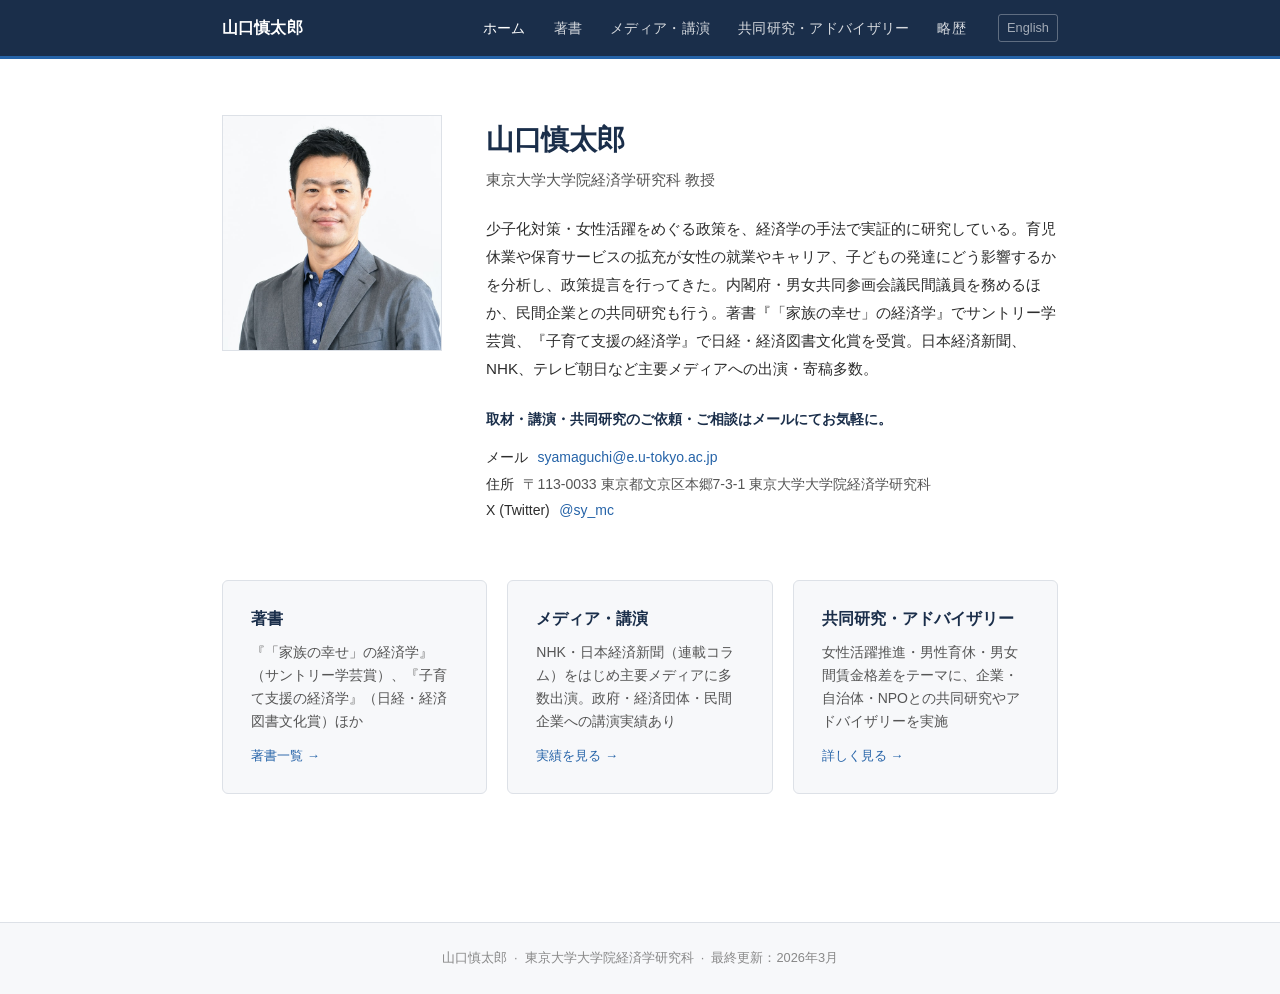
==== ja/index.html @ 397083b1 "ja: 「ジェンダー賃金格差」を「男女間賃金格差」に統一 Co-Authored-By: Claude Opus 4.6 <noreply@anthropic.com>" ====
﻿<!DOCTYPE html>
<html lang="ja">
<head>
  <meta charset="UTF-8">
  <meta name="viewport" content="width=device-width, initial-scale=1.0">
  <title>山口慎太郎 | 東京大学大学院経済学研究科</title>
  <meta name="description" content="山口慎太郎（東京大学大学院経済学研究科 教授）のウェブサイト。少子化・育休・保育・男女間賃金格差を経済学の手法で研究。講演・共同研究・アドバイザリーのご依頼はお気軽にご連絡ください。">
  <meta name="author" content="山口慎太郎">
  <link rel="canonical" href="https://shintaroyamaguchi.github.io/ja/">
  <meta property="og:title" content="山口慎太郎 | 東京大学大学院経済学研究科 教授">
  <meta property="og:description" content="少子化・育休・保育・女性活躍を経済学で研究。講演・共同研究・アドバイザリーのご依頼歓迎。">
  <meta property="og:url" content="https://shintaroyamaguchi.github.io/ja/">
  <meta property="og:type" content="website">
  <meta property="og:image" content="https://shintaroyamaguchi.github.io/yamaguchi.jpg">
  <meta property="og:image:width" content="696">
  <meta property="og:image:height" content="746">
  <style>
    /* ── Reset & Base ─────────────────────────────────────────────── */
    *, *::before, *::after { box-sizing: border-box; margin: 0; padding: 0; }

    :root {
      --navy:    #1a2e4a;
      --blue:    #2563a8;
      --blue-lt: #3b7dd8;
      --gray-dk: #2d2d2d;
      --gray:    #555;
      --gray-lt: #888;
      --border:  #dde1e7;
      --bg:      #ffffff;
      --bg-lt:   #f7f8fa;
      --max-w:   900px;
      --sans:    -apple-system, BlinkMacSystemFont, 'Segoe UI', 'Hiragino Sans', 'Noto Sans JP', Helvetica, Arial, sans-serif;
    }

    html { font-size: 16px; }

    body {
      font-family: var(--sans);
      color: var(--gray-dk);
      background: var(--bg);
      line-height: 1.75;
    }

    a { color: var(--blue); text-decoration: none; }
    a:hover { color: var(--blue-lt); text-decoration: underline; }

    /* ── Header / Nav ─────────────────────────────────────────────── */
    header {
      background: var(--navy);
      border-bottom: 3px solid var(--blue);
      position: sticky;
      top: 0;
      z-index: 100;
    }

    nav {
      max-width: var(--max-w);
      margin: 0 auto;
      padding: 0 2rem;
      display: flex;
      align-items: center;
      justify-content: space-between;
      height: 56px;
    }

    .nav-name {
      font-size: 1rem;
      font-weight: 600;
      color: #fff;
      letter-spacing: 0.01em;
    }

    .nav-links {
      display: flex;
      gap: 1.75rem;
      list-style: none;
    }

    .nav-links a {
      color: rgba(255,255,255,0.82);
      font-size: 0.875rem;
      font-weight: 400;
      letter-spacing: 0.02em;
      transition: color 0.15s;
    }

    .nav-links a:hover,
    .nav-links a.active {
      color: #fff;
      text-decoration: none;
    }

    .nav-lang {
      display: flex;
      gap: 0.5rem;
      align-items: center;
      margin-left: 2rem;
    }

    .nav-lang a {
      color: rgba(255,255,255,0.6);
      font-size: 0.8rem;
      border: 1px solid rgba(255,255,255,0.3);
      padding: 2px 8px;
      border-radius: 3px;
      transition: all 0.15s;
    }

    .nav-lang a:hover {
      color: #fff;
      border-color: rgba(255,255,255,0.7);
      text-decoration: none;
    }

    .nav-right {
      display: flex;
      align-items: center;
    }

    /* ── Main Container ───────────────────────────────────────────── */
    main {
      max-width: var(--max-w);
      margin: 0 auto;
      padding: 3.5rem 2rem 5rem;
    }

    /* ── Bio Section ──────────────────────────────────────────────── */
    .bio {
      display: grid;
      grid-template-columns: 220px 1fr;
      gap: 2.75rem;
      margin-bottom: 3.5rem;
      align-items: start;
    }

    .bio-photo {
      width: 220px;
      height: auto;
      display: block;
      border: 1px solid var(--border);
    }

    .bio-text h1 {
      font-size: 1.75rem;
      font-weight: 700;
      color: var(--navy);
      letter-spacing: -0.01em;
      margin-bottom: 0.25rem;
    }

    .bio-text .affiliation {
      font-size: 0.95rem;
      color: var(--gray);
      margin-bottom: 1.4rem;
      line-height: 1.6;
    }

    .bio-text .affiliation span {
      display: block;
    }

    .bio-intro {
      font-size: 0.95rem;
      color: var(--gray-dk);
      line-height: 1.85;
      margin-bottom: 1.5rem;
    }

    /* Contact */
    .contact-list {
      list-style: none;
      font-size: 0.875rem;
      color: var(--gray);
      line-height: 1.9;
    }

    .contact-list .label {
      font-weight: 500;
      color: var(--gray-dk);
      margin-right: 0.35rem;
    }

    /* ── Section Headings ─────────────────────────────────────────── */
    .section {
      margin-bottom: 3rem;
    }

    .section-title {
      font-size: 1.05rem;
      font-weight: 700;
      color: var(--navy);
      letter-spacing: 0.04em;
      border-bottom: 2px solid var(--navy);
      padding-bottom: 0.4rem;
      margin-bottom: 1.5rem;
    }

    /* ── Nav Cards ────────────────────────────────────────────────── */
    .nav-cards {
      display: grid;
      grid-template-columns: repeat(3, 1fr);
      gap: 1.25rem;
      margin-bottom: 3rem;
    }

    .nav-card {
      display: block;
      border: 1px solid var(--border);
      border-radius: 6px;
      padding: 1.5rem 1.75rem;
      background: var(--bg-lt);
      text-decoration: none;
      transition: border-color 0.15s, background 0.15s;
    }

    .nav-card:hover {
      border-color: var(--blue-lt);
      background: #f0f5ff;
      text-decoration: none;
    }

    .nav-card-title {
      font-size: 1rem;
      font-weight: 700;
      color: var(--navy);
      margin-bottom: 0.5rem;
    }

    .nav-card-desc {
      font-size: 0.875rem;
      color: var(--gray);
      line-height: 1.65;
    }

    .nav-card-link {
      display: inline-block;
      margin-top: 0.75rem;
      font-size: 0.82rem;
      color: var(--blue);
    }

    @media (max-width: 640px) {
      .nav-cards { grid-template-columns: 1fr; }
    }

    /* ── Footer ───────────────────────────────────────────────────── */
    footer {
      background: var(--bg-lt);
      border-top: 1px solid var(--border);
      padding: 1.5rem 2rem;
      text-align: center;
      font-size: 0.8rem;
      color: var(--gray-lt);
    }

    /* ── Responsive ───────────────────────────────────────────────── */
    @media (max-width: 640px) {
      nav { padding: 0 1.25rem; }
      .nav-links { gap: 1rem; }

      main { padding: 2rem 1.25rem 4rem; }

      .bio {
        grid-template-columns: 1fr;
        gap: 1.5rem;
      }

      .bio-photo {
        width: 160px;
      }

    }
  </style>
</head>
<body>

<!-- ── Navigation ──────────────────────────────────────────────────── -->
<header>
  <nav>
    <a href="index.html" class="nav-name">山口慎太郎</a>
    <div class="nav-right">
      <ul class="nav-links">
        <li><a href="index.html" class="active">ホーム</a></li>
        <li><a href="books.html">著書</a></li>
        <li><a href="activities.html">メディア・講演</a></li>
        <li><a href="collaboration.html">共同研究・アドバイザリー</a></li>
        <li><a href="cv.html">略歴</a></li>
      </ul>
      <div class="nav-lang">
        <a href="../index.html">English</a>
      </div>
    </div>
  </nav>
</header>

<!-- ── Main Content ─────────────────────────────────────────────────── -->
<main>

  <!-- Bio -->
  <section class="bio">
    <img class="bio-photo" src="../yamaguchi.jpg" alt="山口慎太郎">
    <div class="bio-text">
      <h1>山口慎太郎</h1>
      <p class="affiliation">
        <span>東京大学大学院経済学研究科 教授</span>
      </p>

      <p class="bio-intro">
        少子化対策・女性活躍をめぐる政策を、経済学の手法で実証的に研究している。育児休業や保育サービスの拡充が女性の就業やキャリア、子どもの発達にどう影響するかを分析し、政策提言を行ってきた。内閣府・男女共同参画会議民間議員を務めるほか、民間企業との共同研究も行う。著書『「家族の幸せ」の経済学』でサントリー学芸賞、『子育て支援の経済学』で日経・経済図書文化賞を受賞。日本経済新聞、NHK、テレビ朝日など主要メディアへの出演・寄稿多数。
      </p>

      <p style="font-size:0.875rem; color:var(--navy); font-weight:600; margin-bottom:0.75rem;">取材・講演・共同研究のご依頼・ご相談はメールにてお気軽に。</p>
      <ul class="contact-list">
        <li>
          <span class="label">メール</span>
          <a href="mailto:syamaguchi@e.u-tokyo.ac.jp">syamaguchi@e.u-tokyo.ac.jp</a>
        </li>
        <li>
          <span class="label">住所</span>
          〒113-0033 東京都文京区本郷7-3-1 東京大学大学院経済学研究科
        </li>
        <li>
          <span class="label">X (Twitter)</span>
          <a href="https://x.com/sy_mc" target="_blank" rel="noopener">@sy_mc</a>
        </li>
      </ul>

    </div>
  </section>

  <!-- ナビカード -->
  <div class="nav-cards">

    <a class="nav-card" href="books.html">
      <p class="nav-card-title">著書</p>
      <p class="nav-card-desc">『「家族の幸せ」の経済学』（サントリー学芸賞）、『子育て支援の経済学』（日経・経済図書文化賞）ほか</p>
      <span class="nav-card-link">著書一覧 →</span>
    </a>

    <a class="nav-card" href="activities.html">
      <p class="nav-card-title">メディア・講演</p>
      <p class="nav-card-desc">NHK・日本経済新聞（連載コラム）をはじめ主要メディアに多数出演。政府・経済団体・民間企業への講演実績あり</p>
      <span class="nav-card-link">実績を見る →</span>
    </a>

    <a class="nav-card" href="collaboration.html">
      <p class="nav-card-title">共同研究・アドバイザリー</p>
      <p class="nav-card-desc">女性活躍推進・男性育休・男女間賃金格差をテーマに、企業・自治体・NPOとの共同研究やアドバイザリーを実施</p>
      <span class="nav-card-link">詳しく見る →</span>
    </a>

  </div>


</main>

<!-- ── Footer ───────────────────────────────────────────────────────── -->
<footer>
  <p>山口慎太郎 &nbsp;&middot;&nbsp; 東京大学大学院経済学研究科 &nbsp;&middot;&nbsp;
  最終更新：2026年3月</p>
</footer>

</body>
</html>
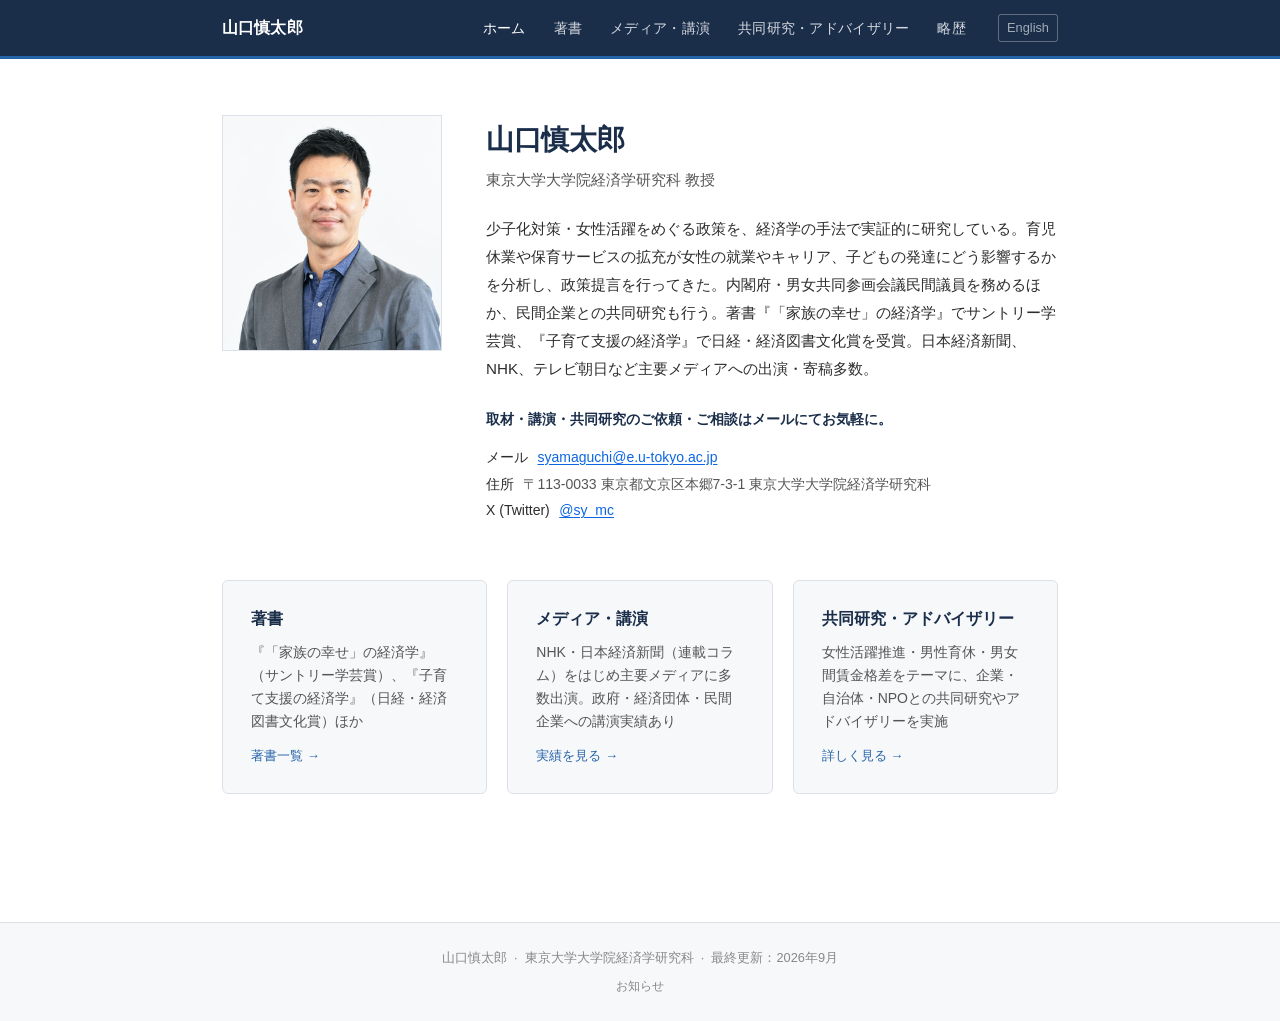
==== commit 9bc15450: "Add お知らせ page (book correction link, open letter statement); update paper links - New ja/news.html w" ====
--- a/ja/index.html
+++ b/ja/index.html
@@ -14,116 +14,9 @@
   <meta property="og:image" content="https://shintaroyamaguchi.github.io/yamaguchi.jpg">
   <meta property="og:image:width" content="696">
   <meta property="og:image:height" content="746">
+  <link rel="stylesheet" href="style.css">
+  <link rel="icon" type="image/svg+xml" href="../favicon.svg">
   <style>
-    /* ── Reset & Base ─────────────────────────────────────────────── */
-    *, *::before, *::after { box-sizing: border-box; margin: 0; padding: 0; }
-
-    :root {
-      --navy:    #1a2e4a;
-      --blue:    #2563a8;
-      --blue-lt: #3b7dd8;
-      --gray-dk: #2d2d2d;
-      --gray:    #555;
-      --gray-lt: #888;
-      --border:  #dde1e7;
-      --bg:      #ffffff;
-      --bg-lt:   #f7f8fa;
-      --max-w:   900px;
-      --sans:    -apple-system, BlinkMacSystemFont, 'Segoe UI', 'Hiragino Sans', 'Noto Sans JP', Helvetica, Arial, sans-serif;
-    }
-
-    html { font-size: 16px; }
-
-    body {
-      font-family: var(--sans);
-      color: var(--gray-dk);
-      background: var(--bg);
-      line-height: 1.75;
-    }
-
-    a { color: var(--blue); text-decoration: none; }
-    a:hover { color: var(--blue-lt); text-decoration: underline; }
-
-    /* ── Header / Nav ─────────────────────────────────────────────── */
-    header {
-      background: var(--navy);
-      border-bottom: 3px solid var(--blue);
-      position: sticky;
-      top: 0;
-      z-index: 100;
-    }
-
-    nav {
-      max-width: var(--max-w);
-      margin: 0 auto;
-      padding: 0 2rem;
-      display: flex;
-      align-items: center;
-      justify-content: space-between;
-      height: 56px;
-    }
-
-    .nav-name {
-      font-size: 1rem;
-      font-weight: 600;
-      color: #fff;
-      letter-spacing: 0.01em;
-    }
-
-    .nav-links {
-      display: flex;
-      gap: 1.75rem;
-      list-style: none;
-    }
-
-    .nav-links a {
-      color: rgba(255,255,255,0.82);
-      font-size: 0.875rem;
-      font-weight: 400;
-      letter-spacing: 0.02em;
-      transition: color 0.15s;
-    }
-
-    .nav-links a:hover,
-    .nav-links a.active {
-      color: #fff;
-      text-decoration: none;
-    }
-
-    .nav-lang {
-      display: flex;
-      gap: 0.5rem;
-      align-items: center;
-      margin-left: 2rem;
-    }
-
-    .nav-lang a {
-      color: rgba(255,255,255,0.6);
-      font-size: 0.8rem;
-      border: 1px solid rgba(255,255,255,0.3);
-      padding: 2px 8px;
-      border-radius: 3px;
-      transition: all 0.15s;
-    }
-
-    .nav-lang a:hover {
-      color: #fff;
-      border-color: rgba(255,255,255,0.7);
-      text-decoration: none;
-    }
-
-    .nav-right {
-      display: flex;
-      align-items: center;
-    }
-
-    /* ── Main Container ───────────────────────────────────────────── */
-    main {
-      max-width: var(--max-w);
-      margin: 0 auto;
-      padding: 3.5rem 2rem 5rem;
-    }
-
     /* ── Bio Section ──────────────────────────────────────────────── */
     .bio {
       display: grid;
@@ -243,23 +136,7 @@
       .nav-cards { grid-template-columns: 1fr; }
     }
 
-    /* ── Footer ───────────────────────────────────────────────────── */
-    footer {
-      background: var(--bg-lt);
-      border-top: 1px solid var(--border);
-      padding: 1.5rem 2rem;
-      text-align: center;
-      font-size: 0.8rem;
-      color: var(--gray-lt);
-    }
-
-    /* ── Responsive ───────────────────────────────────────────────── */
     @media (max-width: 640px) {
-      nav { padding: 0 1.25rem; }
-      .nav-links { gap: 1rem; }
-
-      main { padding: 2rem 1.25rem 4rem; }
-
       .bio {
         grid-template-columns: 1fr;
         gap: 1.5rem;
@@ -357,7 +234,8 @@
 <!-- ── Footer ───────────────────────────────────────────────────────── -->
 <footer>
   <p>山口慎太郎 &nbsp;&middot;&nbsp; 東京大学大学院経済学研究科 &nbsp;&middot;&nbsp;
-  最終更新：2026年3月</p>
+  最終更新：2026年9月</p>
+  <p class="footer-links"><a href="news.html">お知らせ</a></p>
 </footer>
 
 </body>
--- a/ja/style.css
+++ b/ja/style.css
@@ -0,0 +1,144 @@
+/* ── Reset & Base ─────────────────────────────────────────────── */
+*, *::before, *::after { box-sizing: border-box; margin: 0; padding: 0; }
+
+:root {
+  --navy:    #1a2e4a;
+  --blue:    #2563a8;
+  --blue-lt: #3b7dd8;
+  --gray-dk: #2d2d2d;
+  --gray:    #555;
+  --gray-lt: #888;
+  --border:  #dde1e7;
+  --bg:      #ffffff;
+  --bg-lt:   #f7f8fa;
+  --max-w:   900px;
+  --sans:    -apple-system, BlinkMacSystemFont, 'Segoe UI', 'Hiragino Sans', 'Noto Sans JP', Helvetica, Arial, sans-serif;
+}
+
+html { font-size: 16px; }
+
+body {
+  font-family: var(--sans);
+  color: var(--gray-dk);
+  background: var(--bg);
+  line-height: 1.75;
+}
+
+a { color: var(--blue); text-decoration: none; }
+a:hover { color: var(--blue-lt); text-decoration: underline; }
+
+/* Content links: brighter color + underline so they're clearly clickable */
+main a { color: #0b66e4; text-decoration: underline; text-underline-offset: 2px; }
+main a:hover { color: #2e85ff; }
+
+/* ── Header / Nav ─────────────────────────────────────────────── */
+header {
+  background: var(--navy);
+  border-bottom: 3px solid var(--blue);
+  position: sticky;
+  top: 0;
+  z-index: 100;
+}
+
+nav {
+  max-width: var(--max-w);
+  margin: 0 auto;
+  padding: 0 2rem;
+  display: flex;
+  align-items: center;
+  justify-content: space-between;
+  height: 56px;
+}
+
+.nav-name {
+  font-size: 1rem;
+  font-weight: 600;
+  color: #fff;
+  letter-spacing: 0.01em;
+}
+
+.nav-links {
+  display: flex;
+  gap: 1.75rem;
+  list-style: none;
+}
+
+.nav-links a {
+  color: rgba(255,255,255,0.82);
+  font-size: 0.875rem;
+  font-weight: 400;
+  letter-spacing: 0.02em;
+  transition: color 0.15s;
+}
+
+.nav-links a:hover,
+.nav-links a.active {
+  color: #fff;
+  text-decoration: none;
+}
+
+.nav-lang {
+  display: flex;
+  align-items: center;
+  margin-left: 2rem;
+}
+
+.nav-lang a {
+  color: rgba(255,255,255,0.6);
+  font-size: 0.8rem;
+  border: 1px solid rgba(255,255,255,0.3);
+  padding: 2px 8px;
+  border-radius: 3px;
+  transition: all 0.15s;
+}
+
+.nav-lang a:hover {
+  color: #fff;
+  border-color: rgba(255,255,255,0.7);
+  text-decoration: none;
+}
+
+.nav-right {
+  display: flex;
+  align-items: center;
+}
+
+/* ── Main Container ───────────────────────────────────────────── */
+main {
+  max-width: var(--max-w);
+  margin: 0 auto;
+  padding: 3.5rem 2rem 5rem;
+}
+
+/* ── Footer ───────────────────────────────────────────────────── */
+footer {
+  background: var(--bg-lt);
+  border-top: 1px solid var(--border);
+  padding: 1.5rem 2rem;
+  text-align: center;
+  font-size: 0.8rem;
+  color: var(--gray-lt);
+}
+
+footer .footer-links {
+  margin-top: 0.4rem;
+  font-size: 0.75rem;
+}
+
+footer .footer-links a {
+  color: var(--gray-lt);
+}
+
+footer .footer-links a:hover {
+  color: var(--blue);
+}
+
+/* ── Responsive ───────────────────────────────────────────────── */
+@media (max-width: 640px) {
+  nav { padding: 0.6rem 1.25rem; flex-wrap: wrap; height: auto; }
+  .nav-name { flex: 1; }
+  .nav-right { width: 100%; justify-content: center; padding: 0.3rem 0 0.4rem; }
+  .nav-links { gap: 1rem; flex-wrap: wrap; justify-content: center; }
+  .nav-lang { margin-left: 1rem; }
+  main { padding: 2rem 1.25rem 4rem; }
+}
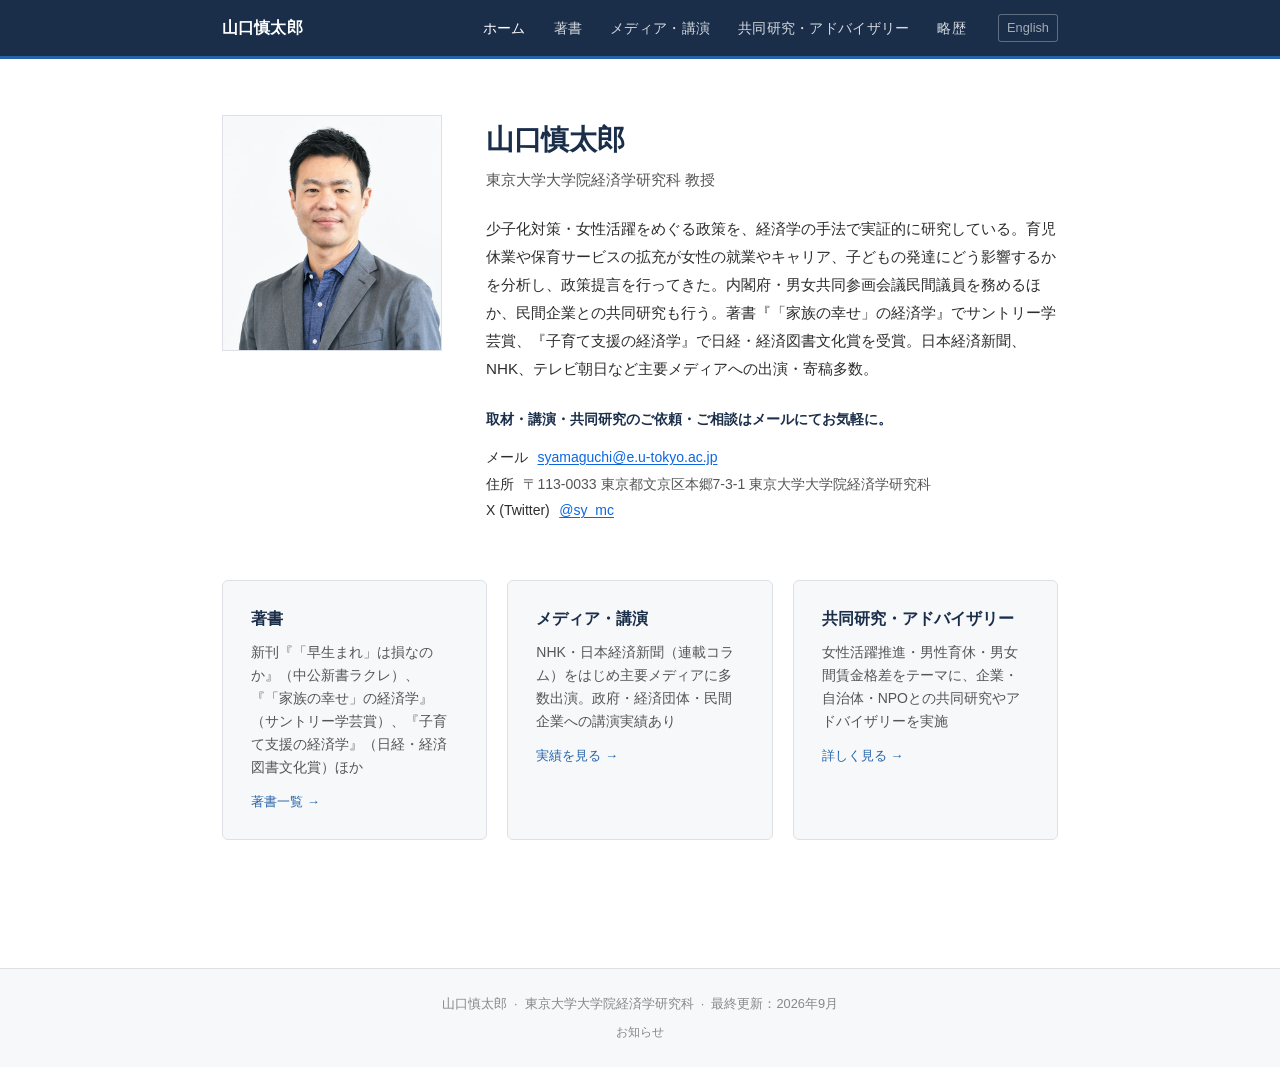
==== commit 4b81ec24: "Add 『「早生まれ」は損なのか』 (中公新書ラクレ, 2026-06) to books, CV, home card and お知らせ Co-Authored-By: Claude Fable 5" ====
--- a/ja/index.html
+++ b/ja/index.html
@@ -210,7 +210,7 @@
 
     <a class="nav-card" href="books.html">
       <p class="nav-card-title">著書</p>
-      <p class="nav-card-desc">『「家族の幸せ」の経済学』（サントリー学芸賞）、『子育て支援の経済学』（日経・経済図書文化賞）ほか</p>
+      <p class="nav-card-desc">新刊『「早生まれ」は損なのか』（中公新書ラクレ）、『「家族の幸せ」の経済学』（サントリー学芸賞）、『子育て支援の経済学』（日経・経済図書文化賞）ほか</p>
       <span class="nav-card-link">著書一覧 →</span>
     </a>
 
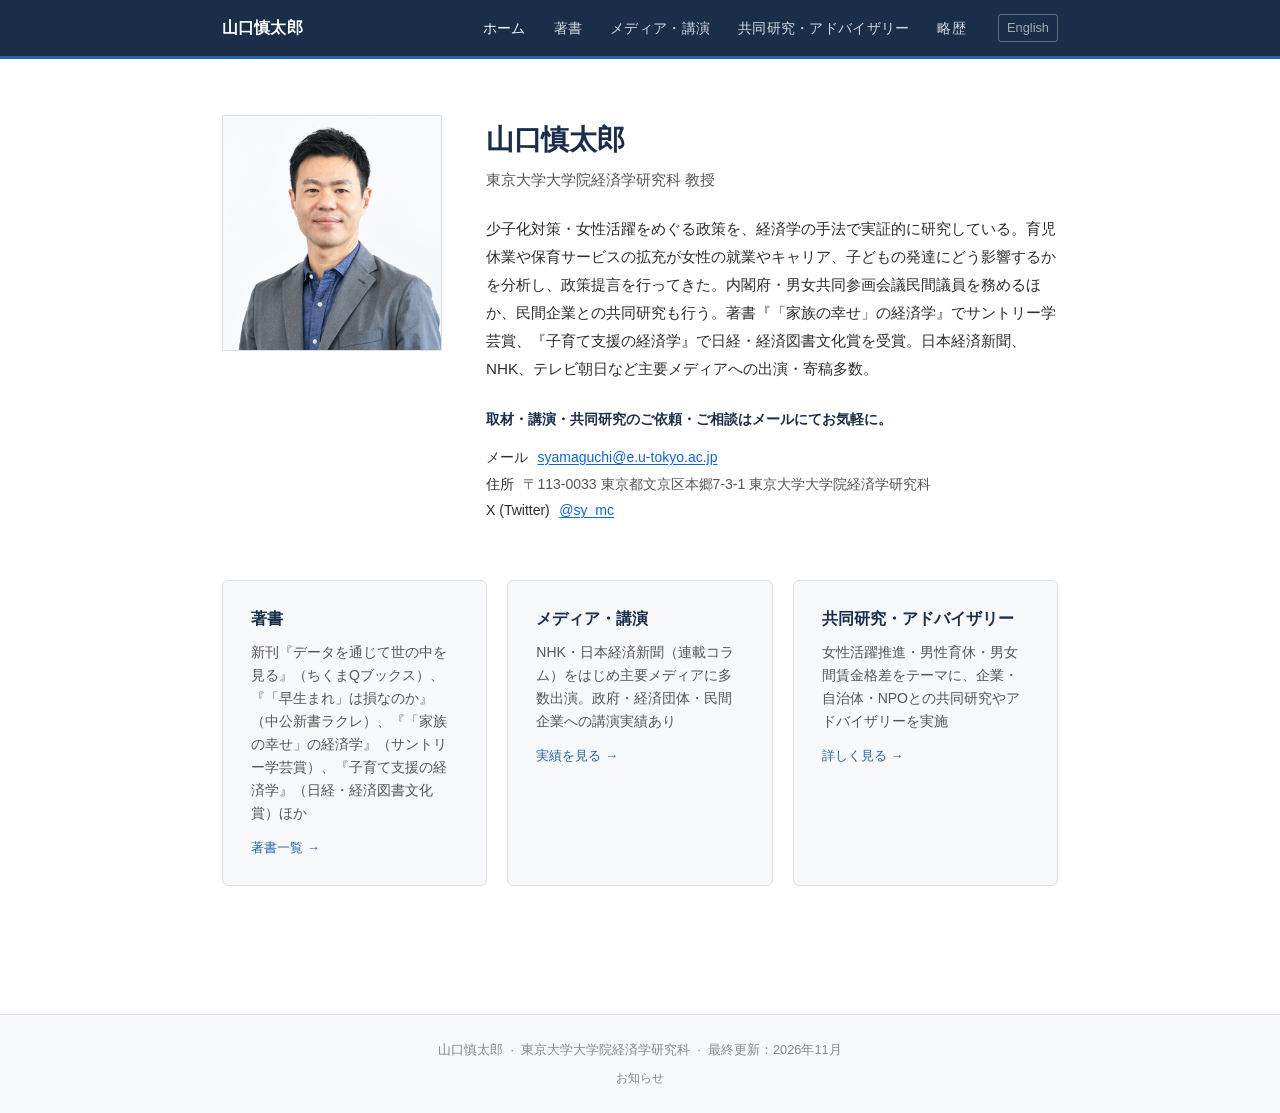
==== commit d92c261c: "Add 『データを通じて世の中を見る』 (ちくまQブックス, 2026-11) to books, CV, home card and お知らせ - ja/books.html: new entry " ====
--- a/ja/index.html
+++ b/ja/index.html
@@ -7,6 +7,68 @@
   <meta name="description" content="山口慎太郎（東京大学大学院経済学研究科 教授）のウェブサイト。少子化・育休・保育・男女間賃金格差を経済学の手法で研究。講演・共同研究・アドバイザリーのご依頼はお気軽にご連絡ください。">
   <meta name="author" content="山口慎太郎">
   <link rel="canonical" href="https://shintaroyamaguchi.github.io/ja/">
+  <link rel="alternate" hreflang="en" href="https://shintaroyamaguchi.github.io/">
+  <link rel="alternate" hreflang="ja" href="https://shintaroyamaguchi.github.io/ja/">
+  <link rel="alternate" hreflang="x-default" href="https://shintaroyamaguchi.github.io/">
+  <script type="application/ld+json">
+{
+  "@context": "https://schema.org",
+  "@type": "ProfilePage",
+  "url": "https://shintaroyamaguchi.github.io/ja/",
+  "inLanguage": "ja",
+  "name": "山口慎太郎 | 東京大学大学院経済学研究科",
+  "isPartOf": {
+    "@type": "WebSite",
+    "@id": "https://shintaroyamaguchi.github.io/#website",
+    "url": "https://shintaroyamaguchi.github.io/",
+    "name": "Shintaro Yamaguchi",
+    "author": {
+      "@id": "https://shintaroyamaguchi.github.io/#person"
+    }
+  },
+  "mainEntity": {
+    "@type": "Person",
+    "@id": "https://shintaroyamaguchi.github.io/#person",
+    "name": "山口慎太郎",
+    "alternateName": [
+      "Shintaro Yamaguchi"
+    ],
+    "givenName": "慎太郎",
+    "familyName": "山口",
+    "jobTitle": "教授",
+    "affiliation": {
+      "@type": "Organization",
+      "name": "東京大学大学院経済学研究科",
+      "url": "https://www.e.u-tokyo.ac.jp/"
+    },
+    "worksFor": {
+      "@type": "Organization",
+      "name": "東京大学",
+      "url": "https://www.u-tokyo.ac.jp/"
+    },
+    "email": "mailto:syamaguchi@e.u-tokyo.ac.jp",
+    "image": "https://shintaroyamaguchi.github.io/yamaguchi.jpg",
+    "url": "https://shintaroyamaguchi.github.io/ja/",
+    "sameAs": [
+      "https://researchmap.jp/shintaroyamaguchi",
+      "https://scholar.google.com/citations?user=gEKnqc8AAAAJ&hl=en",
+      "https://www.iza.org/person/31714/shintaro-yamaguchi",
+      "https://www.e.u-tokyo.ac.jp/fservice/faculty/yamaguchi/yamaguchi-e/yamaguchi01-e.html",
+      "https://www.u-tokyo.ac.jp/focus/en/people/k0001_00259.html",
+      "https://x.com/sy_mc",
+      "https://shintaroyamaguchi.github.io/"
+    ],
+    "knowsAbout": [
+      "労働経済学",
+      "家族の経済学",
+      "教育経済学",
+      "育児休業",
+      "保育",
+      "男女間賃金格差"
+    ]
+  }
+}
+  </script>
   <meta property="og:title" content="山口慎太郎 | 東京大学大学院経済学研究科 教授">
   <meta property="og:description" content="少子化・育休・保育・女性活躍を経済学で研究。講演・共同研究・アドバイザリーのご依頼歓迎。">
   <meta property="og:url" content="https://shintaroyamaguchi.github.io/ja/">
@@ -210,7 +272,7 @@
 
     <a class="nav-card" href="books.html">
       <p class="nav-card-title">著書</p>
-      <p class="nav-card-desc">新刊『「早生まれ」は損なのか』（中公新書ラクレ）、『「家族の幸せ」の経済学』（サントリー学芸賞）、『子育て支援の経済学』（日経・経済図書文化賞）ほか</p>
+      <p class="nav-card-desc">新刊『データを通じて世の中を見る』（ちくまQブックス）、『「早生まれ」は損なのか』（中公新書ラクレ）、『「家族の幸せ」の経済学』（サントリー学芸賞）、『子育て支援の経済学』（日経・経済図書文化賞）ほか</p>
       <span class="nav-card-link">著書一覧 →</span>
     </a>
 
@@ -234,7 +296,7 @@
 <!-- ── Footer ───────────────────────────────────────────────────────── -->
 <footer>
   <p>山口慎太郎 &nbsp;&middot;&nbsp; 東京大学大学院経済学研究科 &nbsp;&middot;&nbsp;
-  最終更新：2026年9月</p>
+  最終更新：2026年11月</p>
   <p class="footer-links"><a href="news.html">お知らせ</a></p>
 </footer>
 
